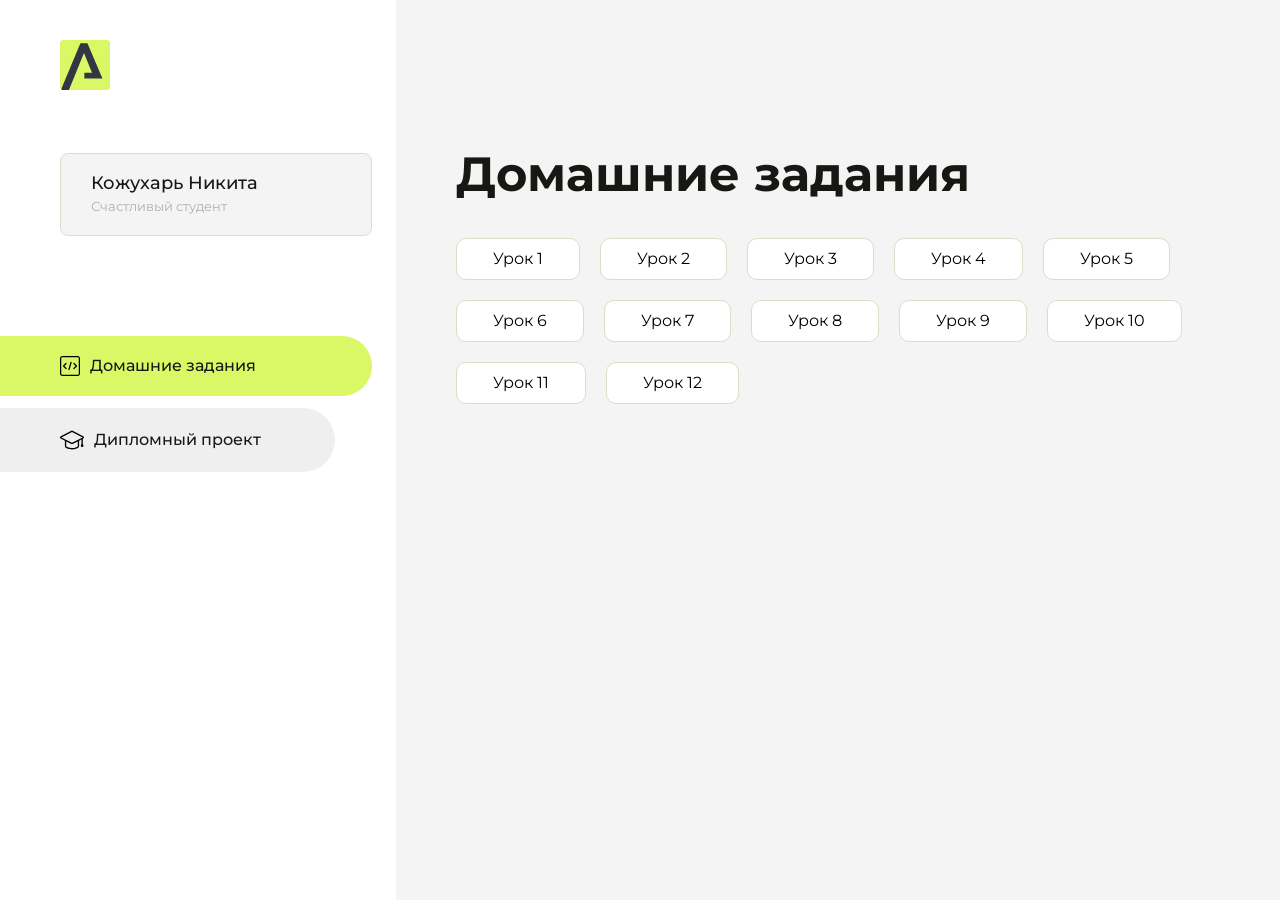
==== index.html @ 5236ca0f "Update index.html" ====
<!DOCTYPE html>
<html lang="en">
<head>
    <meta charset="UTF-8">
    <meta name="viewport" content="width=device-width, initial-scale=1.0">
    <title>Домашняя работа</title>
    <link rel="shortcut icon" href="src/logo.ico" type="image/x-icon">
    <link rel="preconnect" href="https://fonts.googleapis.com">
    <link rel="preconnect" href="https://fonts.gstatic.com" crossorigin>
    <link href="https://fonts.googleapis.com/css2?family=Montserrat:wght@400;500;700&family=Rubik:wght@500&display=swap"
          rel="stylesheet">
    <link rel="stylesheet" href="src/style.css">
</head>
<body id="body">
<div class="overlay" id="overlay"></div>
<div class="layout">
    <div class="burger" id="burger">
        <svg viewBox="0 0 24 24" fill="none" xmlns="http://www.w3.org/2000/svg">
            <g id="SVGRepo_bgCarrier" stroke-width="0"></g>
            <g id="SVGRepo_tracerCarrier" stroke-linecap="round" stroke-linejoin="round"></g>
            <g id="SVGRepo_iconCarrier">
                <path d="M4 18L20 18" stroke="#DAF765" stroke-width="2" stroke-linecap="round"></path>
                <path d="M4 12L20 12" stroke="#DAF765" stroke-width="2" stroke-linecap="round"></path>
                <path d="M4 6L20 6" stroke="#DAF765" stroke-width="2" stroke-linecap="round"></path>
            </g>
        </svg>
    </div>
    <aside class="sidebar" id="sidebar">
        <div class="sidebar__inner">
            <div class="logo">
                <svg width="50" height="50" viewBox="0 0 50 50" fill="none" xmlns="http://www.w3.org/2000/svg">
                    <g clip-path="url(#clip0_513_74730)">
                        <path d="M46.17 -0.257004H3.83C1.57281 -0.257004 -0.257 1.57281 -0.257 3.83V46.17C-0.257 48.4272 1.57281 50.257 3.83 50.257H46.17C48.4272 50.257 50.257 48.4272 50.257 46.17V3.83C50.257 1.57281 48.4272 -0.257004 46.17 -0.257004Z"
                              fill="#DAF765"/>
                        <path d="M24.375 38.4H42.461L27.441 3.1585H20.4355C20.4355 3.1585 6.7895 35.881 1.1945 49.294C2.015 50.0275 3.0945 50.257 3.6945 50.257H8.8445L23.954 13.07L32.0465 32.8285H24.375V38.4Z"
                              fill="#323843"/>
                    </g>
                    <defs>
                        <clipPath id="clip0_513_74730">
                            <rect width="50" height="50" fill="white"/>
                        </clipPath>
                    </defs>
                </svg>
            </div>
            <div class="sidebar__user">
                <div class="sidebar__name">Кожухарь Никита</div>
                <div class="sidebar__text">Счастливый студент</div>
            </div>
            <div class="sidebar__tabs">
                <div class="sidebar__item">
                    <button class="sidebar__button active" id="tasks">
                        <svg xmlns="http://www.w3.org/2000/svg" width="20" height="20" viewBox="0 0 20 20" fill="none">
                            <g clip-path="url(#clip0_704_74543)">
                                <path d="M17.7083 20H2.29167C1.0275 20 0 18.9725 0 17.7083V2.29167C0 1.0275 1.0275 0 2.29167 0H17.7083C18.9725 0 20 1.0275 20 2.29167V17.7083C20 18.9725 18.9725 20 17.7083 20ZM2.29167 1.25C1.7175 1.25 1.25 1.7175 1.25 2.29167V17.7083C1.25 18.2825 1.7175 18.75 2.29167 18.75H17.7083C18.2825 18.75 18.75 18.2825 18.75 17.7083V2.29167C18.75 1.7175 18.2825 1.25 17.7083 1.25H2.29167Z"
                                      fill="black"/>
                                <path d="M6.04167 13.125C5.88167 13.125 5.72167 13.0642 5.6 12.9417L3.1 10.4417C2.85583 10.1975 2.85583 9.80167 3.1 9.5575L5.6 7.0575C5.84417 6.81333 6.24 6.81333 6.48417 7.0575C6.72833 7.30167 6.72833 7.6975 6.48417 7.94167L4.42583 10L6.48417 12.0583C6.72833 12.3025 6.72833 12.6983 6.48417 12.9425C6.36167 13.0642 6.20167 13.125 6.04167 13.125Z"
                                      fill="black"/>
                                <path d="M8.95833 14.1667C8.9 14.1667 8.84 14.1583 8.78167 14.1417C8.45083 14.0442 8.26083 13.6967 8.35833 13.3658L10.4417 6.28251C10.5392 5.95084 10.8892 5.76417 11.2175 5.85917C11.5483 5.95667 11.7383 6.30417 11.6408 6.63501L9.5575 13.7183C9.47833 13.9908 9.22833 14.1667 8.95833 14.1667Z"
                                      fill="black"/>
                                <path d="M13.9583 13.125C13.7983 13.125 13.6383 13.0642 13.5167 12.9417C13.2725 12.6975 13.2725 12.3017 13.5167 12.0575L15.575 9.99916L13.5167 7.94083C13.2725 7.69666 13.2725 7.30083 13.5167 7.05666C13.7608 6.81249 14.1567 6.81249 14.4008 7.05666L16.9008 9.55666C17.145 9.80083 17.145 10.1967 16.9008 10.4408L14.4008 12.9408C14.2783 13.0642 14.1183 13.125 13.9583 13.125Z"
                                      fill="black"/>
                            </g>
                            <defs>
                                <clipPath id="clip0_704_74543">
                                    <rect width="20" height="20" fill="white"/>
                                </clipPath>
                            </defs>
                        </svg>
                        <span>Домашние задания</span></button>
                </div>
                <div class="sidebar__item">
                    <button class="sidebar__button" id="diplom">
                        <svg xmlns="http://www.w3.org/2000/svg" width="24" height="24" viewBox="0 0 24 24" fill="none">
                            <g clip-path="url(#clip0_704_74553)">
                                <path d="M23.2628 10.5971C23.7176 10.365 24 9.90375 24 9.39337C24 8.883 23.7176 8.42175 23.2628 8.18962L12.6135 2.75362C12.2291 2.55824 11.7705 2.55787 11.3854 2.75399L0.736875 8.19C0.282375 8.42175 0 8.883 0 9.39337C0 9.90375 0.282375 10.365 0.736875 10.5971L4.89038 12.7177V18.2074C4.89038 19.8154 8.412 21.393 12 21.393C15.5884 21.393 19.1096 19.815 19.1096 18.2074V12.7174L21.4609 11.517V15.8017L20.901 17.2305C20.7409 17.6389 20.7934 18.0994 21.0405 18.4616C21.2876 18.8246 21.6979 19.041 22.1366 19.041C22.5754 19.041 22.9852 18.8246 23.2324 18.462C23.4795 18.099 23.532 17.6385 23.3719 17.2301L22.8124 15.8021V10.827L23.2628 10.5971ZM17.7623 18.1721C17.6198 18.6375 15.3491 20.0419 12 20.0419C8.65088 20.0419 6.38025 18.6375 6.2415 18.2074V12.3037L6.23887 12.3019C6.23812 12.057 6.1065 11.8207 5.87325 11.7019L1.3515 9.39337L12 3.95737L22.6489 9.39337L12 14.8294L5.87325 11.7019C5.54063 11.5331 4.6695 11.6674 4.5 12C4.33012 12.3322 4.55813 12.5479 4.89038 12.7177L11.3857 16.0331C11.5781 16.1314 11.7889 16.1805 12 16.1805C12.2107 16.1805 12.4222 16.1314 12.6146 16.0331L17.7593 13.407L17.7623 18.1721Z"
                                      fill="black"/>
                            </g>
                            <defs>
                                <clipPath id="clip0_704_74553">
                                    <rect width="24" height="24" fill="white"/>
                                </clipPath>
                            </defs>
                        </svg>
                        <span>Дипломный проект</span></button>
                </div>
            </div>
        </div>

    </aside>
    <div class="content">
        <div class="container">
            <div class="content__block" id="tasksBlock">
                <div class="content__title">Домашние задания</div>
                <ul class="content__list">
                    <li class="content__list-item">
                        <a href="Моя первая домашка/index.html">Урок 1</a>
                    </li>
                     <li class="content__list-item">
                        <a href="Homework 2/homework.html">Урок 2</a>
                    </li>
                    <li class="content__list-item">
                        <a href="Таблица/table.html">Урок 3</a>
                    </li>
                <li class="content__list-item">
                        <a href="37 урок/index.html">Урок 4</a>
                    </li>
                     <li class="content__list-item">
                        <a href="My-project/articl.html">Урок 5</a>
                    </li>
                     <li class="content__list-item">
                        <a href="Flexbox/index.html">Урок 6</a>
                    </li>
                    <li class="content__list-item">
                        <a href="My-project/articl.html">Урок 7</a>
                    </li>
                     <li class="content__list-item">
                        <a href="lable/index-1.html">Урок 8</a>
                    </li>
                     <li class="content__list-item">
                        <a href="My-project/index.html">Урок 9</a>
                    </li>
                     <li class="content__list-item">
                        <a href="My-project/index.html">Урок 10</a>
                    </li>
                     <li class="content__list-item">
                        <a href="My-project/index.html">Урок 11</a>
                    </li>
                     <li class="content__list-item">
                        <a href="My-project/index.html">Урок 12</a>
                    </li>
                </ul>
            </div>
            <div class="content__block hidden" id="diplomBlock">
                <div class="content__title">Дипломный проект</div>
                <div class="content__list-diplom">
                    <a href="ПАПКА-С-НОМЕРОМ-УРОКА">Ссылка на ДЗ</a>
                </div>
                <div class="content__decor">
                    <div class="content__decor-text">Давай проверим, чему ты научился!</div>
                    <div class="content__decor-img">
                        <img src="src/decor.png" alt="decor">
                    </div>
                </div>
            </div>
        </div>
    </div>
</div>
<script src="src/index.js"></script>
</body>
</html>
---- src/style.css ----
*{padding: 0;margin: 0;border: 0;}
*,*:before,*:after{-webkit-box-sizing: border-box;box-sizing: border-box;}
:focus,:active{outline: none;}
a:focus,a:active{outline: none;}
nav,footer,header,aside{display: block;}
html,body{
    height:100%;width:100%;
    font-size:100%;line-height:1;-ms-text-size-adjust:100%;-moz-text-size-adjust:100%;-webkit-text-size-adjust:100%;}
input,button,textarea{font-family:inherit;}
input::-ms-clear{display: none;}
button{cursor: pointer;}
button::-moz-focus-inner{padding:0;border:0;}
a,a:visited{text-decoration: none;}
a:hover{text-decoration: none;}
ul li{list-style: none;}
img{vertical-align: top;}
h1,h2,h3,h4,h5,h6{font-size:inherit;font-weight: inherit;}
a{color:inherit;}



body {
    font-family: "Montserrat",SansSerif;
    color: black;
}

body.overflow {
    overflow: hidden;
}



.layout {
    display: -webkit-box;
    display: -ms-flexbox;
    display: flex;
    min-height: 100vh;
}

.sidebar {
    padding: 40px 24px 40px 0;
    -ms-flex-negative: 0;
    flex-shrink: 0;
    background-color: white;
}



.content {
    -webkit-box-flex: 1;
    -ms-flex-positive: 1;
    flex-grow: 1;
    background-color: #F4F4F4;
}

.container {
    display: -webkit-box;
    display: -ms-flexbox;
    display: flex;
    -webkit-box-orient: vertical;
    -webkit-box-direction: normal;
    -ms-flex-direction: column;
    flex-direction: column;
    -webkit-box-pack: center;
    -ms-flex-pack: center;
    justify-content: center;
    -webkit-box-align: center;
    -ms-flex-align: center;
    align-items: center;
    padding: 150px 60px 80px 60px;
}


.logo {
    margin-left: 60px;
    margin-bottom: 60px;
}

.sidebar__user {
    background-color: #F4F4F4;
    padding: 20px 30px;
    margin-left: 60px;
    margin-bottom: 100px;
    border-radius: 8px;
    border: 1px solid #DADEC9;
}

.sidebar__name {
    color:#161814;
    font-size: 18px;
    font-weight: 500;
    margin-bottom: 6px;
}

.sidebar__text {
    color: #AFB1A7;
    font-size: 13px;
    font-weight: 400;
    line-height: 130%; /* 16.9px */
}

.sidebar__item {
    width: 372px;
}

.sidebar__button {
    display: -webkit-box;
    display: -ms-flexbox;
    display: flex;
    -webkit-box-align: center;
    -ms-flex-align: center;
    align-items: center;
    gap: 10px;
    padding: 20px 60px;
    margin-bottom: 12px;
    border-radius: 0px 100px 100px 0px;
    -webkit-transition: all .5s;
    -o-transition: all .5s;
    transition: all .5s;
    cursor: pointer;
    width: 90%;
    color:#161814;
    font-size: 16px;
    font-weight: 500;
}

.sidebar__button.active , .sidebar__button:hover {
    width: 100%;
    background-color: #DAF765;
}


.content__title {
    color: #161814;
    font-size: 48px;
    font-weight: 700;
    margin-bottom: 40px;
}

.content__list {
    display: -webkit-box;
    display: -ms-flexbox;
    display: flex;
    -webkit-box-align: center;
    -ms-flex-align: center;
    align-items: center;
    -ms-flex-wrap: wrap;
    flex-wrap: wrap;
    gap: 20px;
}



.content__list-item  {
    cursor: pointer;
    padding: 12px 18px;
    background-color: #fff;
    border-radius: 10px;
    border: 1px solid #DADEC9;
    -webkit-transition: all .3s;
    -o-transition: all .3s;
    transition: all .3s;
}

.content__list-item:hover,.content__list-diplom:hover {
    background-color: #AFB1A7;
}

li a {
    padding: 12px 18px;

}


.content__list-diplom {
    -webkit-transition: all .3s;
    -o-transition: all .3s;
    transition: all .3s;
    display: inline-block;
    padding: 12px 18px;
    background-color: #fff;
    border-radius: 10px;
    border: 1px solid #DADEC9;
}

.content__decor {
    display: -webkit-box;
    display: -ms-flexbox;
    display: flex;
    -webkit-box-align: center;
    -ms-flex-align: center;
    align-items: center;
}

.content__decor-text {
    color:#BEDD44;
    font-size: 36px;
    font-weight: 700;
    line-height: 110%; /* 39.6px */
}

.content__block {
    max-width: 1200px;
}

.content__block.hidden {
    display: none;
}

.content__decor-img img{
    width: 100%;
}

.burger {
    display: none;
    padding: 5px;
    position: fixed;
    top: 3%;
    right: 7%;
    width: 40px;
    height: 40px;
    background-color: #161814;
    border-radius: 50%;
    z-index: 10;
    border: 1px solid #DAF765;
}

@media (max-width: 768px) {
    .burger {
        display: block;
    }

    .sidebar {
        -webkit-transition: all .3s;
        -o-transition: all .3s;
        transition: all .3s;
        -webkit-transform: translateX(-100%);
        -ms-transform: translateX(-100%);
        transform: translateX(-100%);
        position: fixed;
        top: 0;
        left: 0;
        bottom: 0;
        z-index: 5;
    }

    .sidebar.show {
        -webkit-transform: translateX(0%);
        -ms-transform: translateX(0%);
        transform: translateX(0%);
    }

    .overlay {
        opacity: 0;
        pointer-events: none;
        -webkit-transition: all .3s;
        -o-transition: all .3s;
        transition: all .3s;
        position: absolute;
        top: 0;
        right: 0;
        left: 0;
        bottom: 0;
        z-index: 3;
        background-color: #000000e0;
    }

    .overlay.show {
        opacity: 1;
        pointer-events: all;
    }

    .container {
        padding: 40px 20px;
        min-height: 100%;
    }

    .content__decor {
        margin-top: 20px;
        -webkit-box-orient: vertical;
        -webkit-box-direction: normal;
        -ms-flex-direction: column;
        flex-direction: column;
    }
}

@media (max-width: 400px) {
    .sidebar__user {
        margin-left: 0;
    }
}
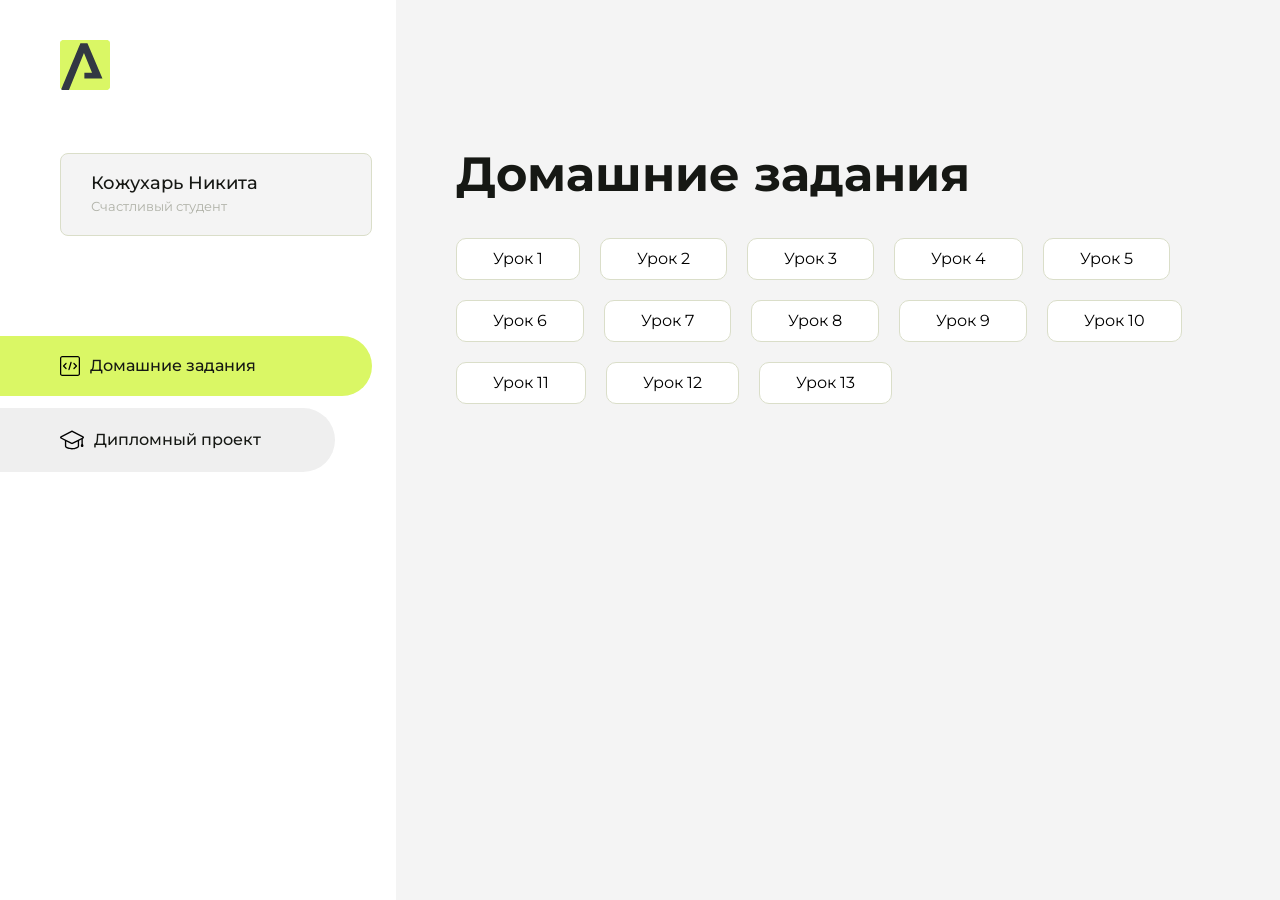
==== commit 28152995: "Update index.html" ====
--- a/index.html
+++ b/index.html
@@ -114,7 +114,7 @@
                         <a href="My-project/articl.html">Урок 7</a>
                     </li>
                      <li class="content__list-item">
-                        <a href="lable/index-1.html">Урок 8</a>
+                        <a href="lable/index.html">Урок 8</a>
                     </li>
                      <li class="content__list-item">
                         <a href="My-project/index.html">Урок 9</a>
@@ -127,6 +127,9 @@
                     </li>
                      <li class="content__list-item">
                         <a href="My-project/index.html">Урок 12</a>
+                    </li>
+                     <li class="content__list-item">
+                        <a href="My-project/index.html">Урок 13</a>
                     </li>
                 </ul>
             </div>
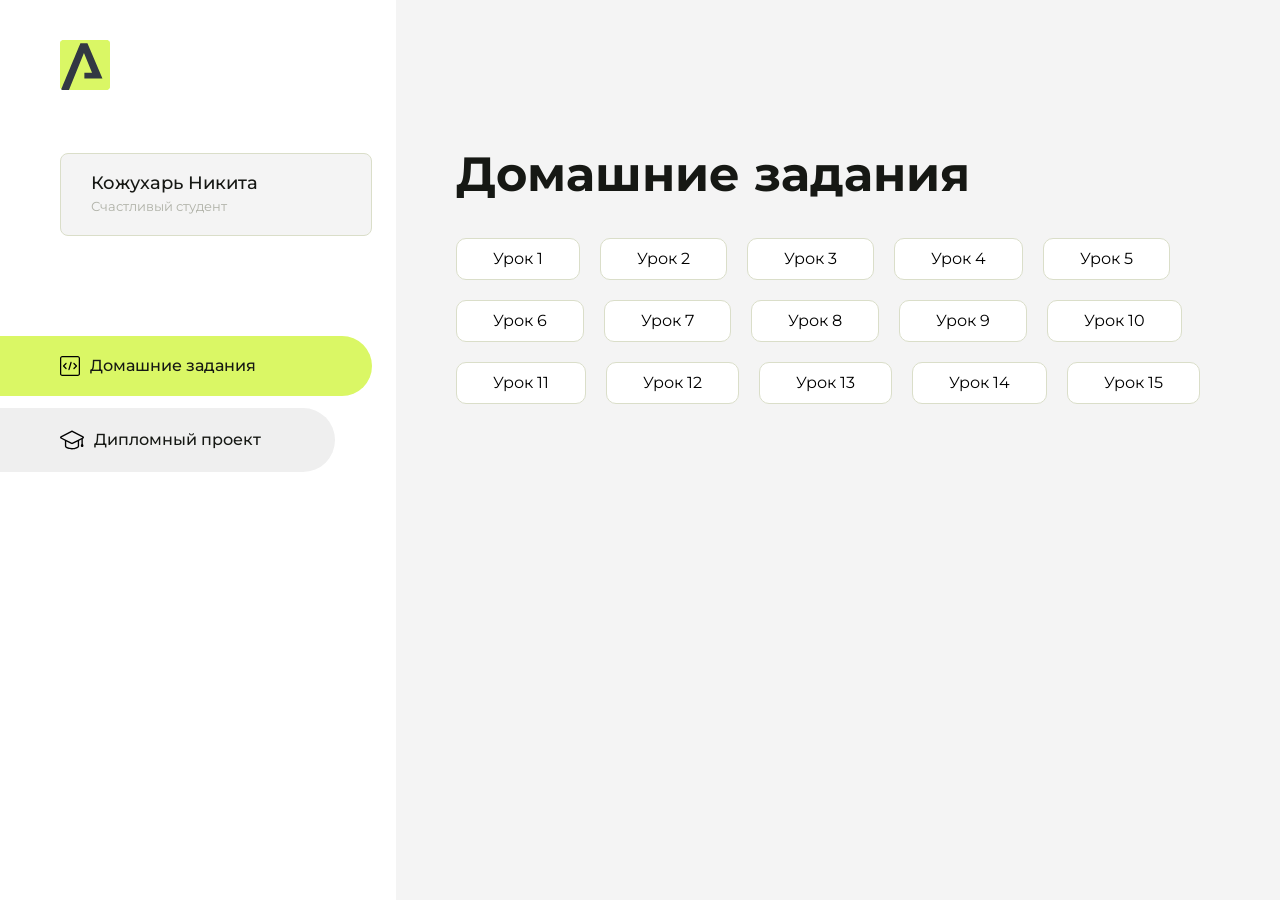
==== commit a0ee682e: "Update index.html" ====
--- a/index.html
+++ b/index.html
@@ -129,14 +129,20 @@
                         <a href="My-project/index.html">Урок 12</a>
                     </li>
                      <li class="content__list-item">
-                        <a href="My-project/index.html">Урок 13</a>
+                        <a href="grid/index.html">Урок 13</a>
+                    </li>
+                     <li class="content__list-item">
+                        <a href="My-project/index.html">Урок 14</a>
+                    </li>
+                     <li class="content__list-item">
+                        <a href="Nike/index.html">Урок 15</a>
                     </li>
                 </ul>
             </div>
             <div class="content__block hidden" id="diplomBlock">
                 <div class="content__title">Дипломный проект</div>
                 <div class="content__list-diplom">
-                    <a href="ПАПКА-С-НОМЕРОМ-УРОКА">Ссылка на ДЗ</a>
+                    <a href="Dyson/index.html">Шапка</a>
                 </div>
                 <div class="content__decor">
                     <div class="content__decor-text">Давай проверим, чему ты научился!</div>
